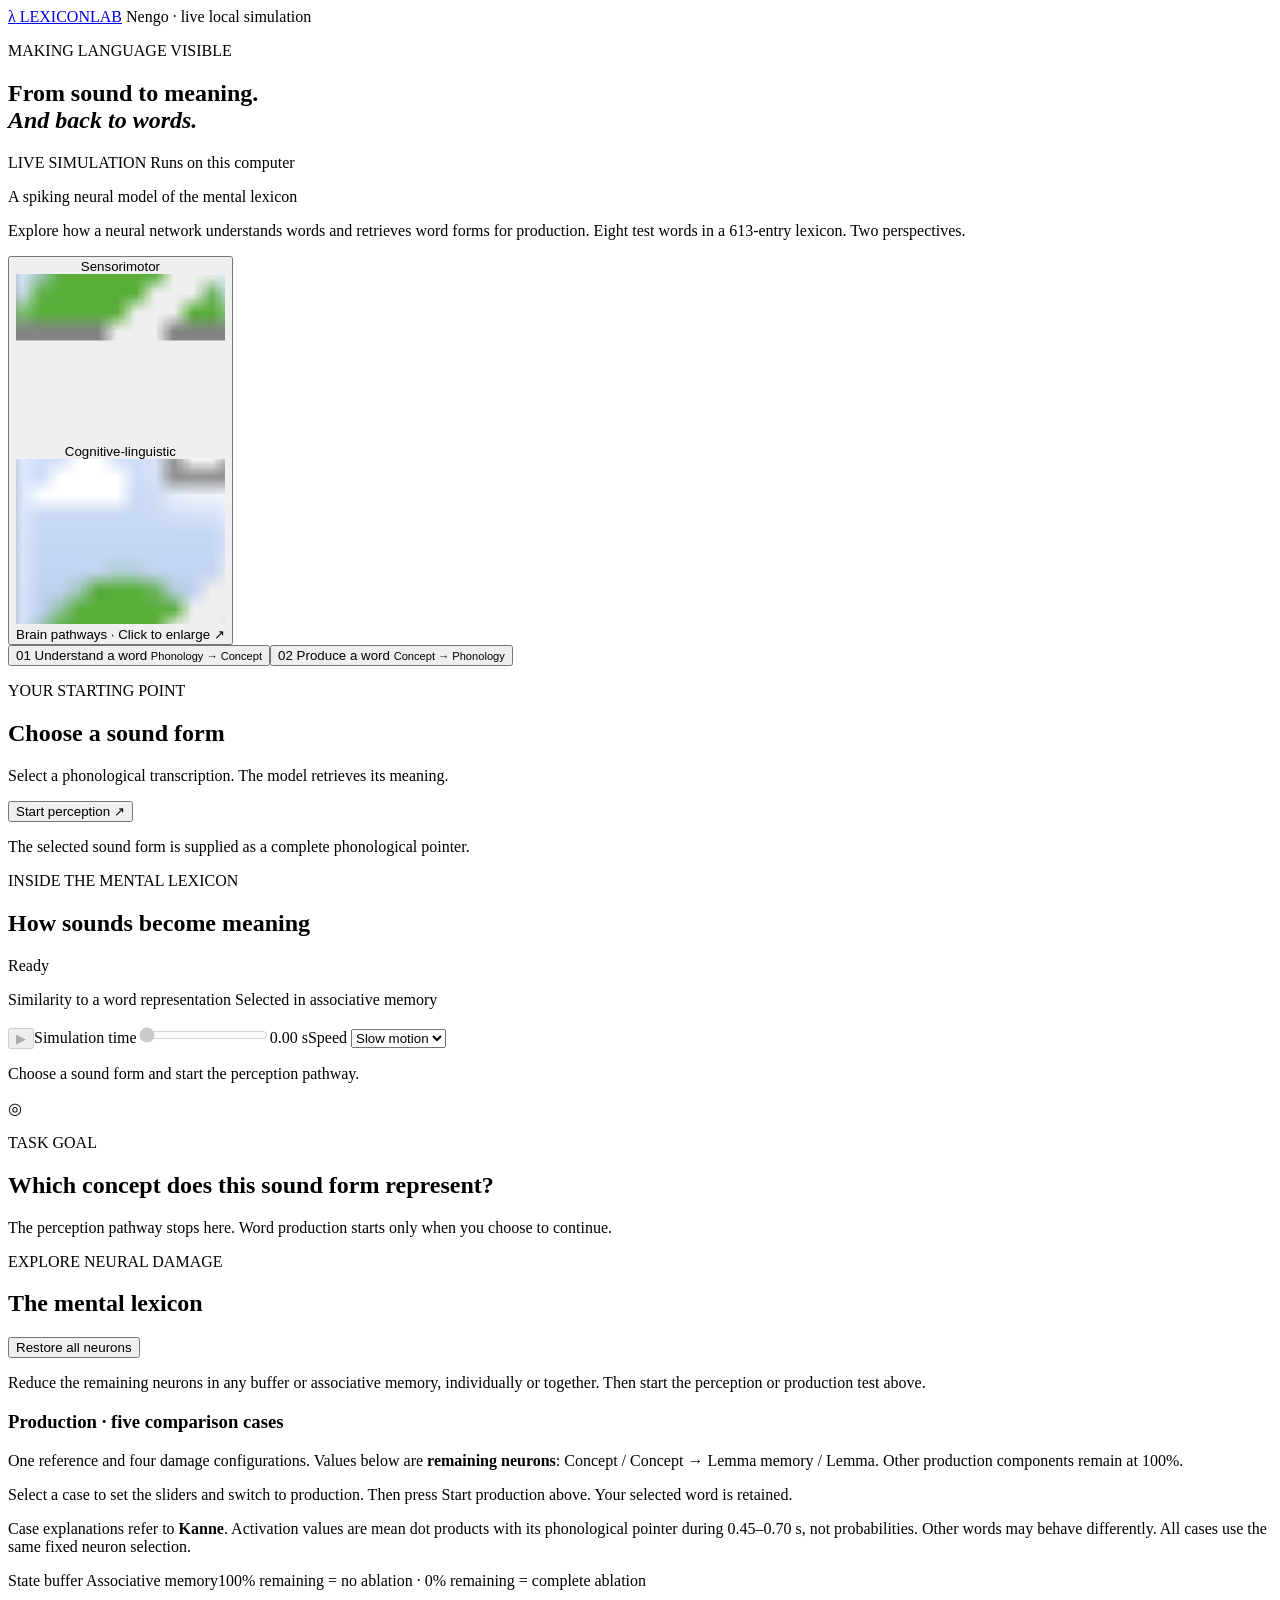
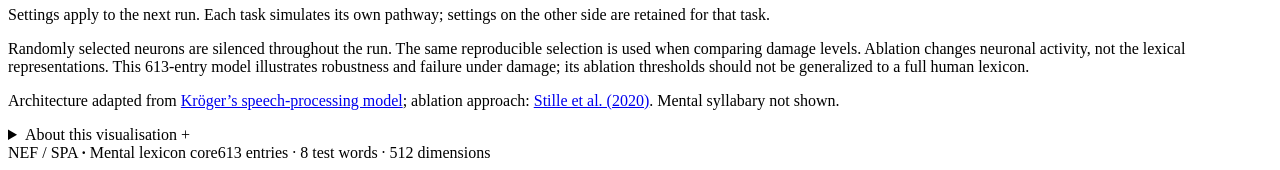
==== demo/index.html @ 049ad552 "Add experimental 613-entry live lexicon lab" ====
<!doctype html>
<html lang="en"><head><meta charset="utf-8"><meta name="viewport" content="width=device-width,initial-scale=1"><title>Lexicon Lab · Live local simulation</title><link rel="stylesheet" href="/style.css"></head>
<body><div class="shell"><header><a class="brand" href="/" aria-label="Lexicon Lab home"><span class="brand-icon">λ</span> LEXICON<span>LAB</span></a><span class="local"><i></i> Nengo · live local simulation</span></header>
<main><section class="intro"><div><p class="eyebrow">MAKING LANGUAGE VISIBLE</p><h1>From sound to meaning.<br><em>And back to words.</em></h1><p class="live-label">LIVE SIMULATION <span>Runs on this computer</span></p><p class="model-tag">A spiking neural model of the mental lexicon</p><p class="lede">Explore how a neural network understands words and retrieves word forms for production. Eight test words in a 613-entry lexicon. Two perspectives.</p></div><div class="cortex-art"><button class="cortex-open" type="button" onclick="document.getElementById('cortex-detail').showModal()" aria-haspopup="dialog" aria-label="Enlarge the brain pathways illustration"><div class="cortex-pair"><div><span class="cortex-label">Sensorimotor</span><svg viewBox="130 1940 1200 960" role="img" aria-label="Sensorimotor processing pathways in the brain"><image href="https://www.speechtrainer.eu/graphics/model_2023.jpg" width="1526" height="2900"/></svg></div><div><span class="cortex-label">Cognitive-linguistic</span><svg viewBox="130 970 1200 950" role="img" aria-label="Cognitive-linguistic processing pathways in the brain"><image href="https://www.speechtrainer.eu/graphics/model_2023.jpg" width="1526" height="2900"/></svg></div></div><span class="cortex-hint">Brain pathways · Click to enlarge ↗</span></button></div></section>
<nav class="tasks" aria-label="Task"><button id="perception" class="selected" aria-pressed="true"><span>01</span> Understand a word <small>Phonology → Concept</small></button><button id="production" aria-pressed="false"><span>02</span> Produce a word <small>Concept → Phonology</small></button></nav>
<div class="workspace"><aside class="input-panel"><p class="eyebrow" id="input-tag">YOUR STARTING POINT</p><h2 id="input-title">Choose a sound form</h2><p id="input-help">Select a phonological transcription. The model retrieves its meaning.</p><div id="choices" class="choices" role="group" aria-label="Select input"></div><button id="run" class="primary">Start perception <span>↗</span></button><p class="fine" id="input-note">The selected sound form is supplied as a complete phonological pointer.</p></aside>
<section class="model-panel" aria-label="Model states"><div class="section-head"><div><p class="eyebrow">INSIDE THE MENTAL LEXICON</p><h2 id="model-title">How sounds become meaning</h2></div><span class="badge" id="state">Ready</span></div><div class="flow" id="flow"></div><p class="legend"><span class="dot"></span> Similarity to a word representation <span class="selection-dot"></span> Selected in associative memory</p><div class="playback"><button id="play" disabled aria-label="Start playback">▶</button><label for="timeline" class="sr-only">Simulation time</label><input id="timeline" type="range" min="0" max="109" value="0" disabled><output id="time">0.00 s</output><label class="speed">Speed <select id="speed"><option value="6">Slow motion</option><option value="1">1×</option></select></label></div><p id="status" class="status" role="status" aria-live="polite">Choose a sound form and start the perception pathway.</p></section></div>
<section id="result" class="result"><div class="result-icon" aria-hidden="true">◎</div><div class="result-body"><p class="eyebrow" id="result-tag">TASK GOAL</p><h2 id="result-title">Which concept does this sound form represent?</h2><p id="result-text">The perception pathway stops here. Word production starts only when you choose to continue.</p><div id="code-box" hidden><label for="code">Phonological output code · IPA</label><div class="code-row"><input id="code" readonly><button id="copy">Copy</button></div><p id="pointer" class="fine"></p></div></div><button id="transfer" class="secondary" hidden>Produce this concept →</button></section>
<!-- LIVE-ONLY ABLATION START -->
<section class="damage-panel" aria-labelledby="damage-title">
<div class="section-head"><div><p class="eyebrow">EXPLORE NEURAL DAMAGE</p><h2 id="damage-title">The mental lexicon</h2></div><button id="restore-neurons" class="secondary">Restore all neurons</button></div>
<p class="damage-intro">Reduce the remaining neurons in any buffer or associative memory, individually or together. Then start the perception or production test above.</p>
<section class="production-examples" aria-labelledby="examples-title">
<h3 id="examples-title">Production · five comparison cases</h3>
<p class="fine">One reference and four damage configurations. Values below are <strong>remaining neurons</strong>: Concept / Concept → Lemma memory / Lemma. Other production components remain at 100%.</p>
<div id="production-presets" class="preset-grid" role="group" aria-label="Production example settings"></div>
<p id="preset-description" class="fine" aria-live="polite">Select a case to set the sliders and switch to production. Then press Start production above. Your selected word is retained.</p>
<p class="fine">Case explanations refer to <strong>Kanne</strong>. Activation values are mean dot products with its phonological pointer during 0.45–0.70 s, not probabilities. Other words may behave differently. All cases use the same fixed neuron selection.</p>
</section>
<div class="damage-key"><span><i class="buffer-key"></i> State buffer</span><span><i class="memory-key"></i> Associative memory</span><span>100% remaining = no ablation · 0% remaining = complete ablation</span></div>
<div id="lexicon-schema" class="lexicon-schema" aria-label="Mental lexicon: production downwards on the left, perception upwards on the right"></div>
<p id="damage-summary" class="damage-summary" aria-live="polite"></p>
<p id="damage-run" class="fine">Settings apply to the next run. Each task simulates its own pathway; settings on the other side are retained for that task.</p>
<p class="fine">Randomly selected neurons are silenced throughout the run. The same reproducible selection is used when comparing damage levels. Ablation changes neuronal activity, not the lexical representations. This 613-entry model illustrates robustness and failure under damage; its ablation thresholds should not be generalized to a full human lexicon.</p>
<p class="fine">Architecture adapted from <a href="https://www.speechtrainer.eu/research.htm">Kröger’s speech-processing model</a>; ablation approach: <a href="https://doi.org/10.3389/fpsyg.2020.01594">Stille et al. (2020)</a>. Mental syllabary not shown.</p>
</section>
<!-- LIVE-ONLY ABLATION END -->
<details><summary>About this visualisation <span>+</span></summary><div class="explanation"><p><strong>A real neural model.</strong> The traces are generated in Nengo with 199,400 spiking LIF neurons per task. Each simulation covers 1.1 seconds of model time; playback can be slowed down. Repeated identical runs reuse the result already computed in this session.</p><p><strong>Similarity is not probability.</strong> The bars show dot products between the neural buffer state and the eight word templates. Related representations may also show elevated values. A separate small marker indicates the active associative-memory entry. All 613 entries participate in retrieval; only these eight are plotted. Concept and phonological similarities retain the original WWT network structure. Lemma vectors do not yet share word-class features.</p><p><strong>Deliberately simplified.</strong> Sound forms are supplied as whole-word pointers. The IPA display uses a fixed broad transcription for each retrieved word. Acoustic analysis, neural syllable sequencing and a Dynart connection are not yet included.</p></div></details>
<footer><span>NEF / SPA <b>·</b> Mental lexicon core</span><span>613 entries · 8 test words · 512 dimensions</span></footer><dialog id="cortex-detail" aria-labelledby="cortex-title"><form method="dialog"><button class="cortex-close" aria-label="Close brain pathways illustration">Close ×</button></form><h2 id="cortex-title">Speech processing in the brain</h2><div class="cortex-pair"><div><span class="cortex-label">Sensorimotor</span><svg viewBox="130 1940 1200 960" role="img" aria-label="Sensorimotor processing pathways in the brain"><image href="https://www.speechtrainer.eu/graphics/model_2023.jpg" width="1526" height="2900"/></svg></div><div><span class="cortex-label">Cognitive-linguistic</span><svg viewBox="130 970 1200 950" role="img" aria-label="Cognitive-linguistic processing pathways in the brain"><image href="https://www.speechtrainer.eu/graphics/model_2023.jpg" width="1526" height="2900"/></svg></div></div><p class="fine">The broader speech-processing architecture: sensorimotor and cognitive-linguistic pathways. This interactive lab demonstrates the lexical component linking phonological forms, lemmas and concepts.</p><p class="fine"><a href="https://www.speechtrainer.eu/research.htm">Source: Bernd J. Kröger · Research</a></p></dialog></main></div><script>/* Visible calculation feedback; hiding the window does not cancel the job. */
(()=>{
 const dialog=document.createElement('dialog');dialog.className='compute-dialog';dialog.setAttribute('aria-labelledby','compute-title');
 dialog.innerHTML='<div class="compute-spinner" aria-hidden="true"></div><h2 id="compute-title">Berechnung läuft</h2><p id="compute-message"></p><p class="compute-elapsed"></p><p class="compute-hint">Die Wiedergabe wird verfügbar, sobald die Berechnung abgeschlossen ist.</p><button type="button">Im Hintergrund weiterrechnen</button>';
 document.body.append(dialog);dialog.querySelector('button').onclick=()=>dialog.close();let timer;
 window.calculationFeedback={show(message){clearInterval(timer);const start=Date.now();dialog.querySelector('#compute-message').textContent=message;const update=()=>{dialog.querySelector('.compute-elapsed').textContent='Verstrichene Zeit: '+Math.floor((Date.now()-start)/1000)+' s'};update();timer=setInterval(update,1000);if(!dialog.open)dialog.showModal();document.body.setAttribute('aria-busy','true')},hide(){clearInterval(timer);dialog.close();document.body.removeAttribute('aria-busy')}};
})();
</script><script src="/app.js"></script></body></html>
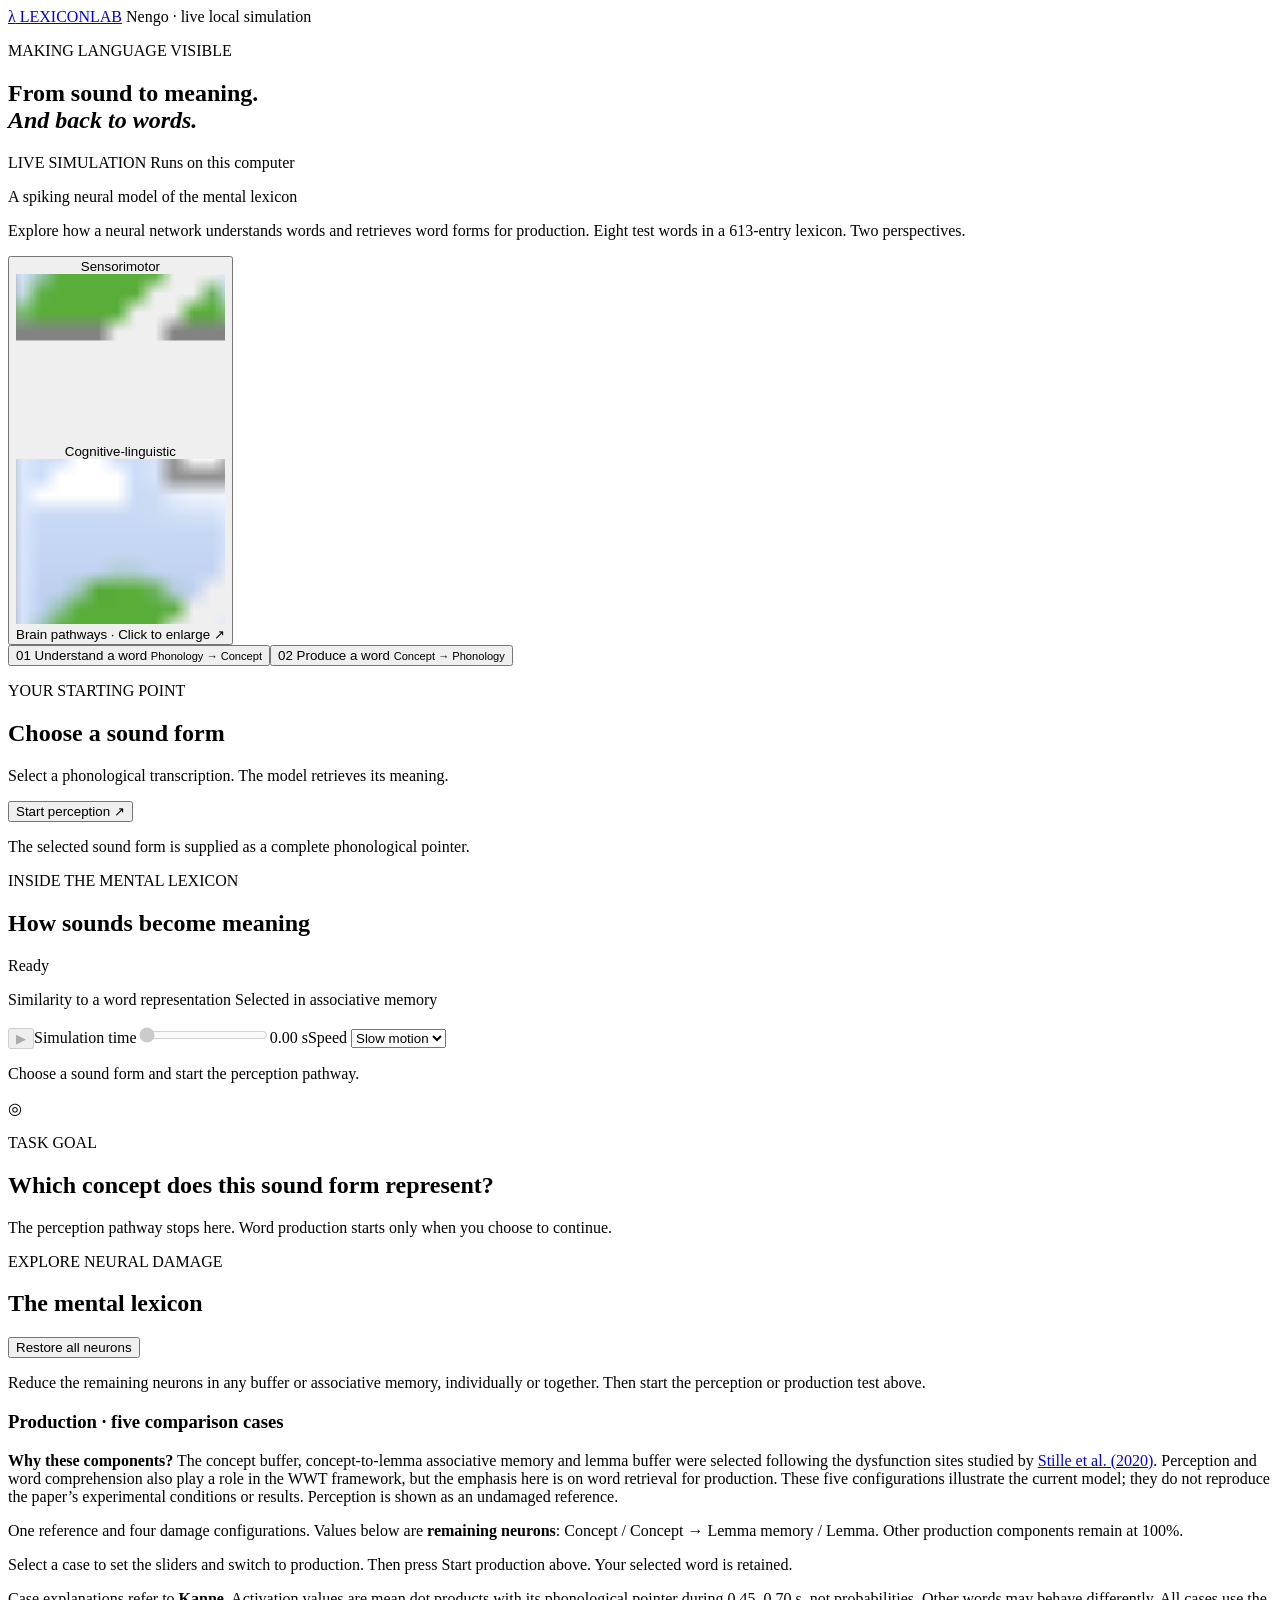
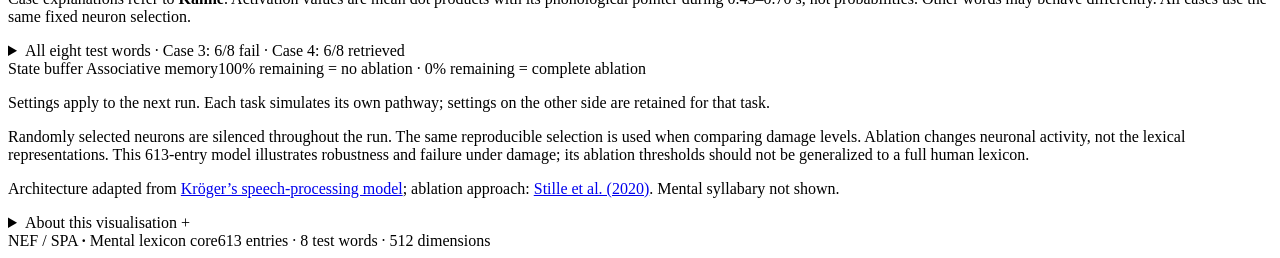
==== commit 5e449d74: "Archive published 613-entry lab with neighbour matrices and five ablation cases" ====
--- a/demo/index.html
+++ b/demo/index.html
@@ -5,6 +5,14 @@
 <nav class="tasks" aria-label="Task"><button id="perception" class="selected" aria-pressed="true"><span>01</span> Understand a word <small>Phonology → Concept</small></button><button id="production" aria-pressed="false"><span>02</span> Produce a word <small>Concept → Phonology</small></button></nav>
 <div class="workspace"><aside class="input-panel"><p class="eyebrow" id="input-tag">YOUR STARTING POINT</p><h2 id="input-title">Choose a sound form</h2><p id="input-help">Select a phonological transcription. The model retrieves its meaning.</p><div id="choices" class="choices" role="group" aria-label="Select input"></div><button id="run" class="primary">Start perception <span>↗</span></button><p class="fine" id="input-note">The selected sound form is supplied as a complete phonological pointer.</p></aside>
 <section class="model-panel" aria-label="Model states"><div class="section-head"><div><p class="eyebrow">INSIDE THE MENTAL LEXICON</p><h2 id="model-title">How sounds become meaning</h2></div><span class="badge" id="state">Ready</span></div><div class="flow" id="flow"></div><p class="legend"><span class="dot"></span> Similarity to a word representation <span class="selection-dot"></span> Selected in associative memory</p><div class="playback"><button id="play" disabled aria-label="Start playback">▶</button><label for="timeline" class="sr-only">Simulation time</label><input id="timeline" type="range" min="0" max="109" value="0" disabled><output id="time">0.00 s</output><label class="speed">Speed <select id="speed"><option value="6">Slow motion</option><option value="1">1×</option></select></label></div><p id="status" class="status" role="status" aria-live="polite">Choose a sound form and start the perception pathway.</p></section></div>
+<section id="neighbours" class="neighbours-panel" aria-labelledby="neighbours-title" hidden>
+<div class="section-head"><div><p class="eyebrow">LEXICAL NEIGHBOURHOOD · BEFORE ABLATION</p><h2 id="neighbours-title">Closest neighbours in the lexicon</h2></div><label class="neighbours-filter"><input id="neighbours-selected-only" type="checkbox"> Selected word only</label></div>
+<p class="fine">Five nearest other entries among all 613 words. The highlighted row is the selected input. These are cosine similarities between undamaged word templates, not the neural activations above. They stay the same across tasks, playback times and ablation settings.</p>
+<p id="neighbours-status" class="fine" role="status">Loading lexical neighbours…</p>
+<div id="neighbours-tables" class="neighbours-grid"></div>
+<p class="fine">Cell colour: lower <span class="neighbours-scale" aria-hidden="true"></span> higher similarity (0–1). Bold names belong to the eight test words. Neighbours reflect the original WWT associations and phonological structure.</p>
+<p class="fine"><strong>Stored word vectors, mathematical similarities and ablation.</strong> In this model, ablation leaves the stored word vectors and their mathematical similarities completely unchanged. It damages the neural processing of these vectors: activations may become weaker or distorted, and retrieval may fail or produce a different word. The matrices therefore always show the undamaged reference relationships. The bars above show what the neural model actually produces under the selected ablation settings.</p>
+</section>
 <section id="result" class="result"><div class="result-icon" aria-hidden="true">◎</div><div class="result-body"><p class="eyebrow" id="result-tag">TASK GOAL</p><h2 id="result-title">Which concept does this sound form represent?</h2><p id="result-text">The perception pathway stops here. Word production starts only when you choose to continue.</p><div id="code-box" hidden><label for="code">Phonological output code · IPA</label><div class="code-row"><input id="code" readonly><button id="copy">Copy</button></div><p id="pointer" class="fine"></p></div></div><button id="transfer" class="secondary" hidden>Produce this concept →</button></section>
 <!-- LIVE-ONLY ABLATION START -->
 <section class="damage-panel" aria-labelledby="damage-title">
@@ -12,10 +20,20 @@
 <p class="damage-intro">Reduce the remaining neurons in any buffer or associative memory, individually or together. Then start the perception or production test above.</p>
 <section class="production-examples" aria-labelledby="examples-title">
 <h3 id="examples-title">Production · five comparison cases</h3>
+<p class="fine"><strong>Why these components?</strong> The concept buffer, concept-to-lemma associative memory and lemma buffer were selected following the dysfunction sites studied by <a href="https://doi.org/10.3389/fpsyg.2020.01594">Stille et al. (2020)</a>. Perception and word comprehension also play a role in the WWT framework, but the emphasis here is on word retrieval for production. These five configurations illustrate the current model; they do not reproduce the paper’s experimental conditions or results. Perception is shown as an undamaged reference.</p>
 <p class="fine">One reference and four damage configurations. Values below are <strong>remaining neurons</strong>: Concept / Concept → Lemma memory / Lemma. Other production components remain at 100%.</p>
 <div id="production-presets" class="preset-grid" role="group" aria-label="Production example settings"></div>
 <p id="preset-description" class="fine" aria-live="polite">Select a case to set the sliders and switch to production. Then press Start production above. Your selected word is retained.</p>
 <p class="fine">Case explanations refer to <strong>Kanne</strong>. Activation values are mean dot products with its phonological pointer during 0.45–0.70 s, not probabilities. Other words may behave differently. All cases use the same fixed neuron selection.</p>
+<details class="case-outcomes-details"><summary>All eight test words · Case 3: 6/8 fail · Case 4: 6/8 retrieved</summary><p class="fine">At these fixed seeds, Case 3 fails for six of eight test words; Tasse and Topf are still retrieved. Case 4 retrieves six of eight; Stuhl and Teller remain below the retrieval criteria. Values are mean phonological target dot products over 0.45–0.70 s. These are demonstrations of word-dependent effects, not a general success rate for the 613-entry lexicon.</p><div class="case-outcomes-scroll"><table class="case-outcomes"><thead><tr><th>Word</th><th>Case 3 · 50/55/50</th><th>Case 4 · 50/55/75</th></tr></thead><tbody><tr><th scope="row">Tasse</th><td>0.367 · retrieved</td><td>0.621 · retrieved</td></tr>
+<tr><th scope="row">Tasche</th><td>-0.001 · no retrieval</td><td>0.474 · retrieved</td></tr>
+<tr><th scope="row">Kanne</th><td>0.001 · no retrieval</td><td>0.325 · retrieved</td></tr>
+<tr><th scope="row">Katze</th><td>0.062 · no retrieval</td><td>0.506 · retrieved</td></tr>
+<tr><th scope="row">Teller</th><td>0.001 · no retrieval</td><td>0.001 · no retrieval</td></tr>
+<tr><th scope="row">Topf</th><td>0.508 · retrieved</td><td>0.720 · retrieved</td></tr>
+<tr><th scope="row">Stuhl</th><td>0.000 · no retrieval</td><td>0.201 · no retrieval</td></tr>
+<tr><th scope="row">Schrank</th><td>0.016 · no retrieval</td><td>0.471 · retrieved</td></tr>
+</tbody></table></div></details>
 </section>
 <div class="damage-key"><span><i class="buffer-key"></i> State buffer</span><span><i class="memory-key"></i> Associative memory</span><span>100% remaining = no ablation · 0% remaining = complete ablation</span></div>
 <div id="lexicon-schema" class="lexicon-schema" aria-label="Mental lexicon: production downwards on the left, perception upwards on the right"></div>
